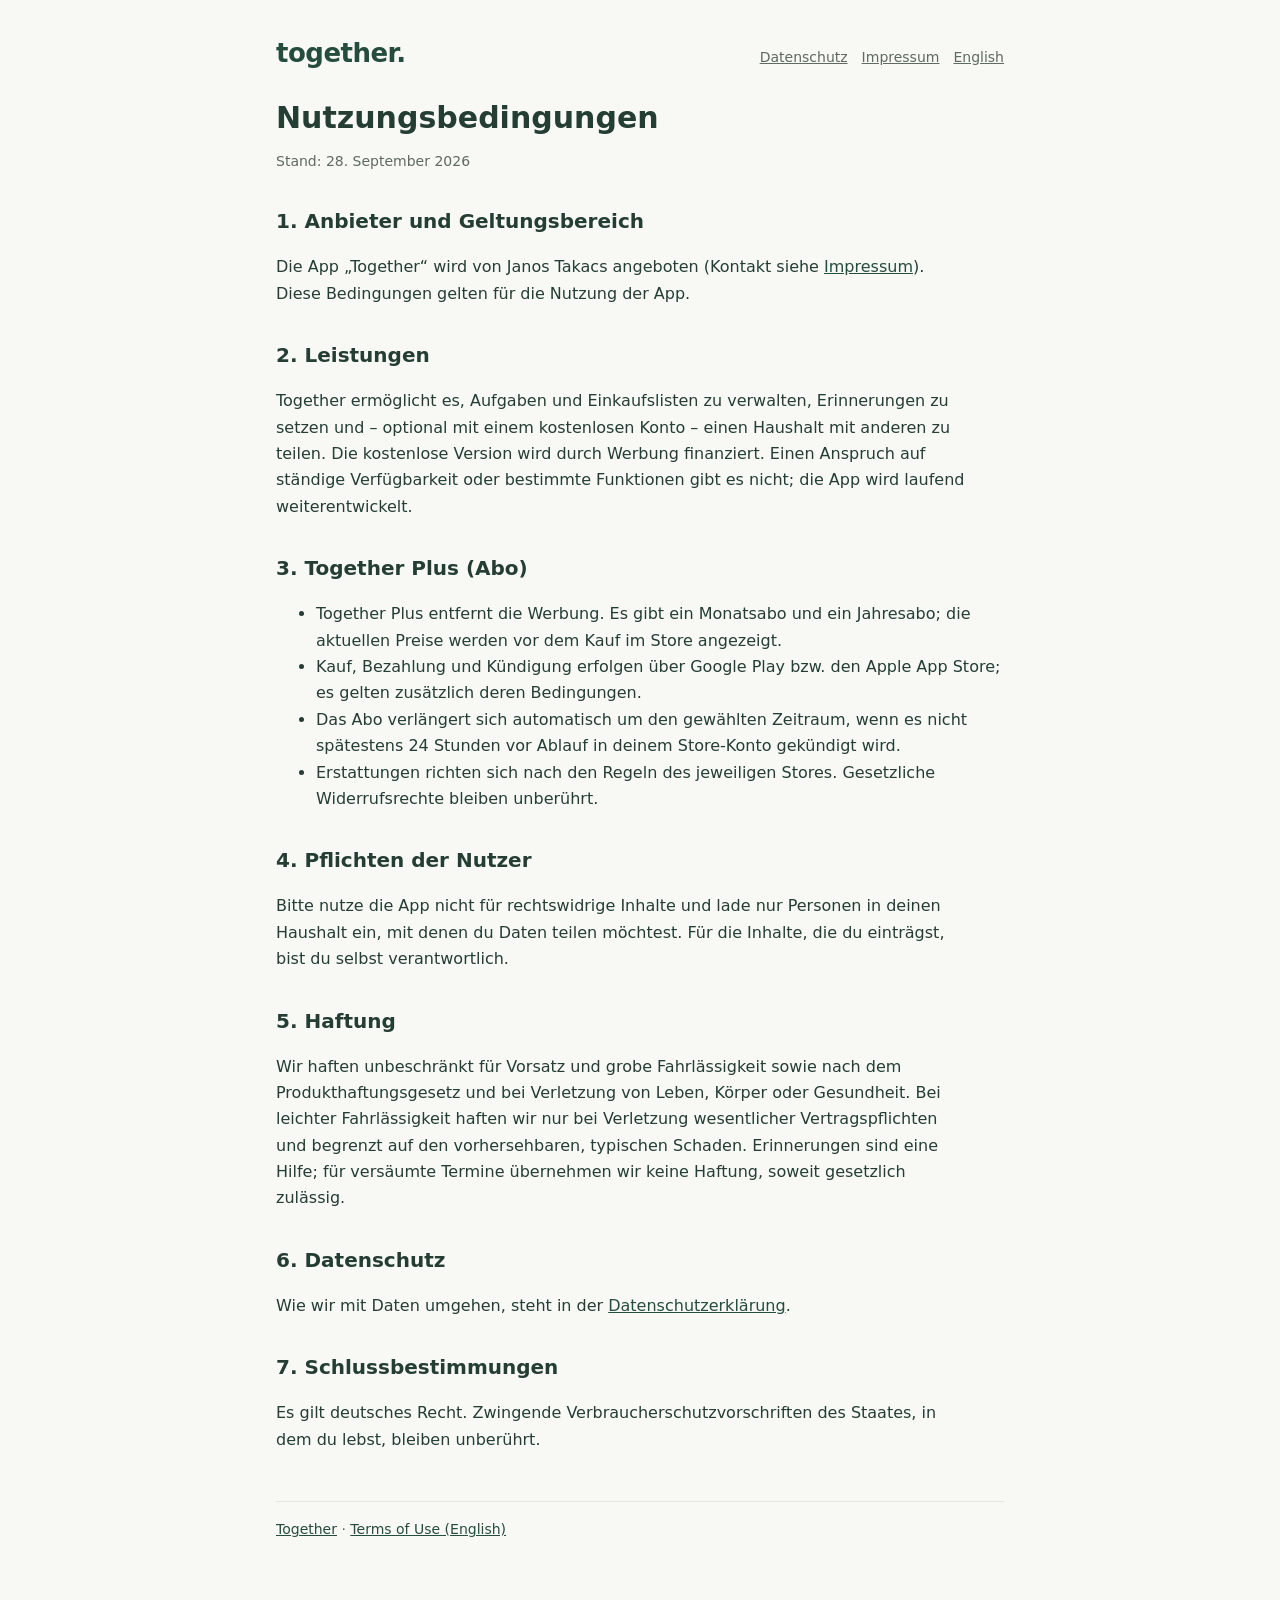
==== nutzungsbedingungen.html @ e84b21a4 "Legal pages for the Together app" ====
<!doctype html>
<html lang="de">
<head>
  <meta charset="utf-8">
  <meta name="viewport" content="width=device-width, initial-scale=1">
  <title>Together – Nutzungsbedingungen</title>
  <link rel="stylesheet" href="style.css">
</head>
<body>
<main>
  <header><a class="brand" href="index.html">together.</a>
    <nav><a href="datenschutz.html">Datenschutz</a><a href="impressum.html">Impressum</a><a class="lang" href="terms.html">English</a></nav></header>

  <h1>Nutzungsbedingungen</h1>
  <p class="meta">Stand: 28. September 2026</p>

  <h2>1. Anbieter und Geltungsbereich</h2>
  <p>Die App „Together“ wird von Janos Takacs angeboten (Kontakt siehe <a href="impressum.html">Impressum</a>). Diese Bedingungen gelten für die Nutzung der App.</p>

  <h2>2. Leistungen</h2>
  <p>Together ermöglicht es, Aufgaben und Einkaufslisten zu verwalten, Erinnerungen zu setzen und – optional mit einem kostenlosen Konto – einen Haushalt mit anderen zu teilen. Die kostenlose Version wird durch Werbung finanziert. Einen Anspruch auf ständige Verfügbarkeit oder bestimmte Funktionen gibt es nicht; die App wird laufend weiterentwickelt.</p>

  <h2>3. Together Plus (Abo)</h2>
  <ul>
    <li>Together Plus entfernt die Werbung. Es gibt ein Monatsabo und ein Jahresabo; die aktuellen Preise werden vor dem Kauf im Store angezeigt.</li>
    <li>Kauf, Bezahlung und Kündigung erfolgen über Google Play bzw. den Apple App Store; es gelten zusätzlich deren Bedingungen.</li>
    <li>Das Abo verlängert sich automatisch um den gewählten Zeitraum, wenn es nicht spätestens 24 Stunden vor Ablauf in deinem Store-Konto gekündigt wird.</li>
    <li>Erstattungen richten sich nach den Regeln des jeweiligen Stores. Gesetzliche Widerrufsrechte bleiben unberührt.</li>
  </ul>

  <h2>4. Pflichten der Nutzer</h2>
  <p>Bitte nutze die App nicht für rechtswidrige Inhalte und lade nur Personen in deinen Haushalt ein, mit denen du Daten teilen möchtest. Für die Inhalte, die du einträgst, bist du selbst verantwortlich.</p>

  <h2>5. Haftung</h2>
  <p>Wir haften unbeschränkt für Vorsatz und grobe Fahrlässigkeit sowie nach dem Produkthaftungsgesetz und bei Verletzung von Leben, Körper oder Gesundheit. Bei leichter Fahrlässigkeit haften wir nur bei Verletzung wesentlicher Vertragspflichten und begrenzt auf den vorhersehbaren, typischen Schaden. Erinnerungen sind eine Hilfe; für versäumte Termine übernehmen wir keine Haftung, soweit gesetzlich zulässig.</p>

  <h2>6. Datenschutz</h2>
  <p>Wie wir mit Daten umgehen, steht in der <a href="datenschutz.html">Datenschutzerklärung</a>.</p>

  <h2>7. Schlussbestimmungen</h2>
  <p>Es gilt deutsches Recht. Zwingende Verbraucherschutzvorschriften des Staates, in dem du lebst, bleiben unberührt.</p>

  <footer><a href="index.html">Together</a> · <a href="terms.html">Terms of Use (English)</a></footer>
</main>
</body>
</html>
---- style.css ----
:root {
  --bg: #f8f8f4;
  --surface: #ffffff;
  --text: #243e33;
  --muted: #5e6a62;
  --line: #e2e6de;
  --accent: #254d3e;
}
@media (prefers-color-scheme: dark) {
  :root {
    --bg: #14241d;
    --surface: #1c2e25;
    --text: #eff4ea;
    --muted: #a0ae9f;
    --line: #34463a;
    --accent: #bbd4ad;
  }
}
* { box-sizing: border-box; }
body {
  margin: 0;
  background: var(--bg);
  color: var(--text);
  font: 16px/1.65 system-ui, -apple-system, "Segoe UI", Roboto, sans-serif;
}
main { max-width: 760px; margin: 0 auto; padding: 32px 16px 64px; }
header { display: flex; align-items: baseline; justify-content: space-between; gap: 16px; flex-wrap: wrap; margin-bottom: 24px; }
.brand { font-size: 26px; font-weight: 700; letter-spacing: -0.5px; color: var(--accent); text-decoration: none; }
nav a { color: var(--muted); margin-left: 14px; font-size: 14px; }
nav a:first-child { margin-left: 0; }
h1 { font-size: 30px; line-height: 1.25; margin: 8px 0 4px; }
h2 { font-size: 20px; margin: 32px 0 8px; }
h3 { font-size: 16px; margin: 20px 0 4px; }
p, li { max-width: 68ch; }
a { color: var(--accent); }
.meta { color: var(--muted); font-size: 14px; }
.card { background: var(--surface); border: 1px solid var(--line); border-radius: 14px; padding: 16px 20px; }
.lang { font-size: 14px; }
footer { margin-top: 48px; padding-top: 16px; border-top: 1px solid var(--line); color: var(--muted); font-size: 14px; }
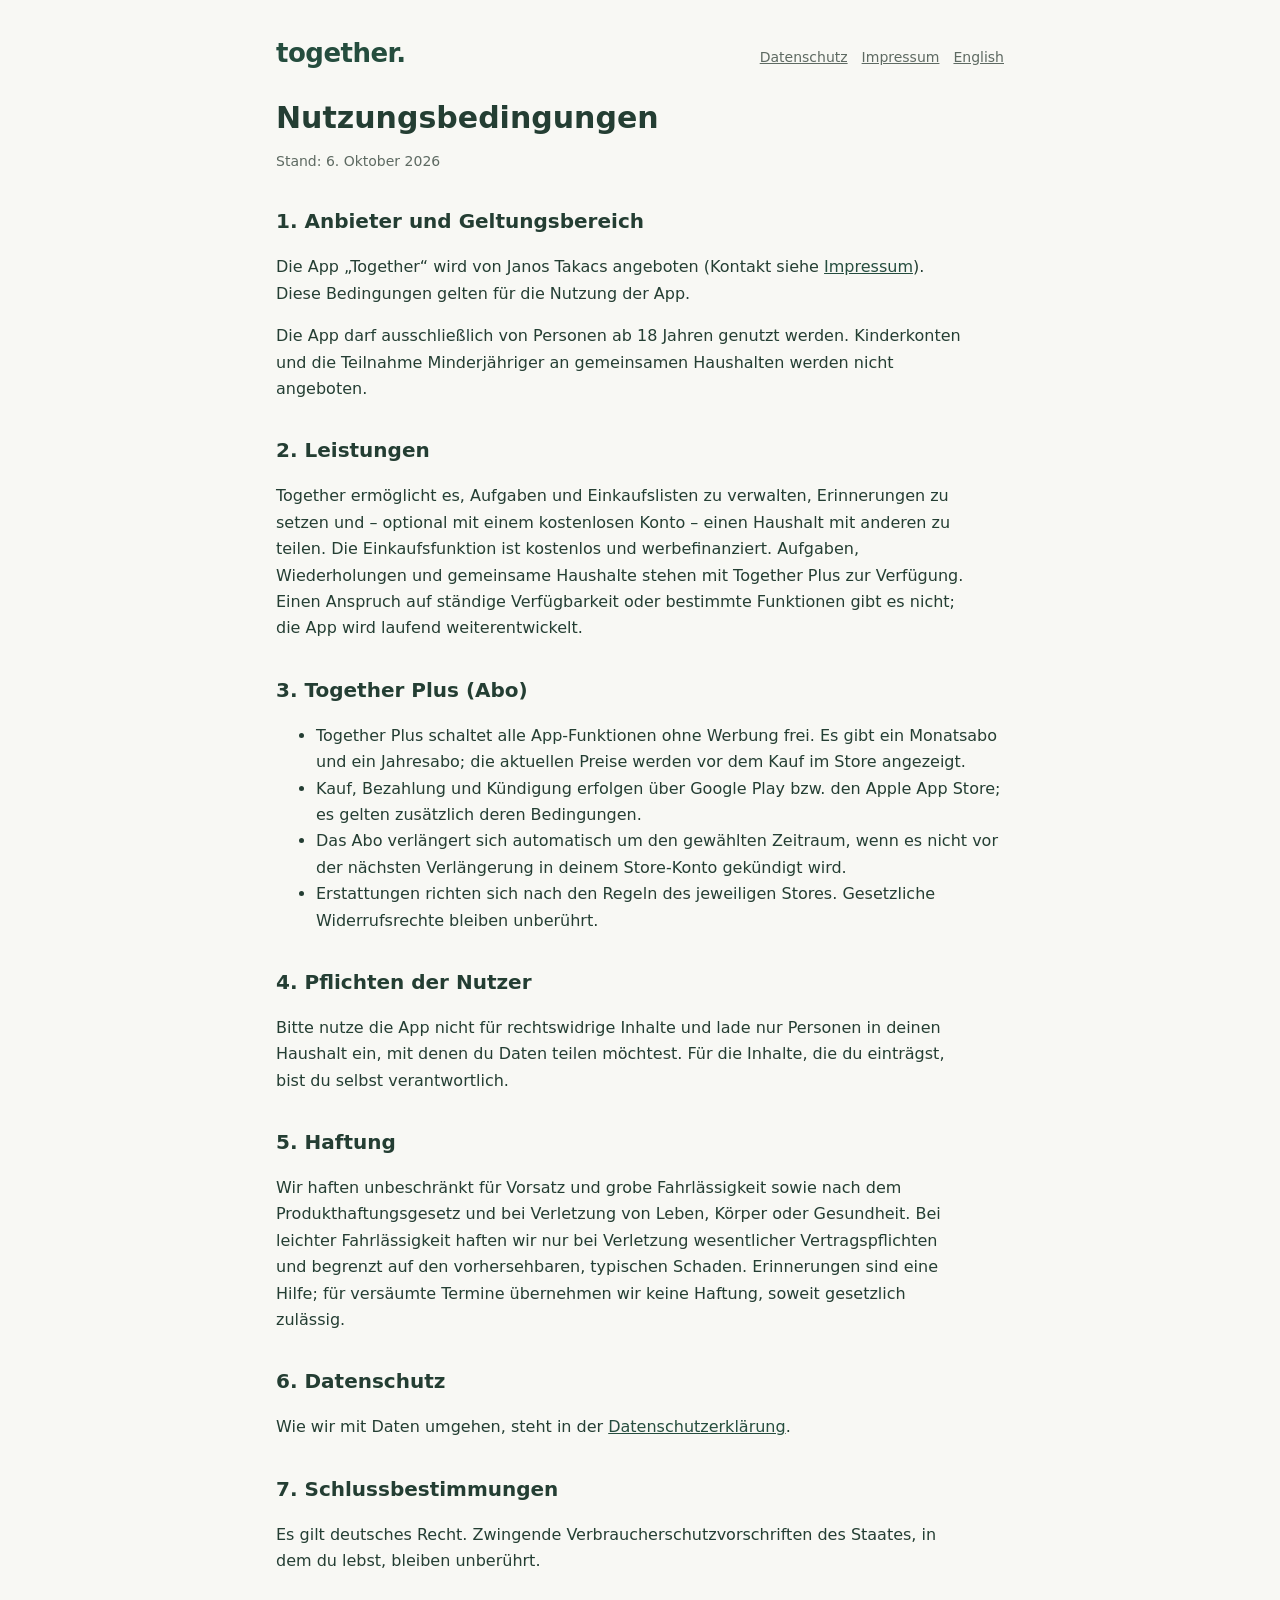
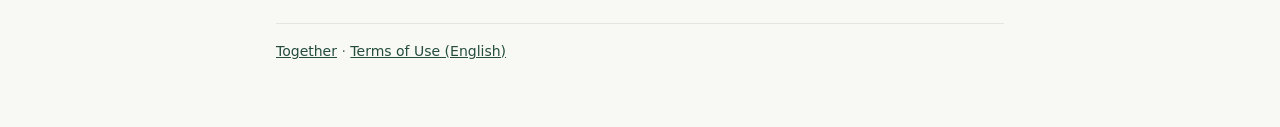
==== commit 68dfbf65: "Update Together for adults 18+ and current Plus/account deletion information" ====
--- a/nutzungsbedingungen.html
+++ b/nutzungsbedingungen.html
@@ -1,46 +1,49 @@
-<!doctype html>
-<html lang="de">
-<head>
-  <meta charset="utf-8">
-  <meta name="viewport" content="width=device-width, initial-scale=1">
-  <title>Together – Nutzungsbedingungen</title>
-  <link rel="stylesheet" href="style.css">
-</head>
-<body>
-<main>
-  <header><a class="brand" href="index.html">together.</a>
-    <nav><a href="datenschutz.html">Datenschutz</a><a href="impressum.html">Impressum</a><a class="lang" href="terms.html">English</a></nav></header>
-
-  <h1>Nutzungsbedingungen</h1>
-  <p class="meta">Stand: 28. September 2026</p>
-
-  <h2>1. Anbieter und Geltungsbereich</h2>
-  <p>Die App „Together“ wird von Janos Takacs angeboten (Kontakt siehe <a href="impressum.html">Impressum</a>). Diese Bedingungen gelten für die Nutzung der App.</p>
+<!doctype html>
+<html lang="de">
+<head>
+  <meta charset="utf-8">
+  <meta name="viewport" content="width=device-width, initial-scale=1">
+  <title>Together – Nutzungsbedingungen</title>
+  <link rel="stylesheet" href="style.css">
+</head>
+<body>
+<main>
+  <header><a class="brand" href="index.html">together.</a>
+    <nav><a href="datenschutz.html">Datenschutz</a><a href="impressum.html">Impressum</a><a class="lang" href="terms.html">English</a></nav></header>
+
+  <h1>Nutzungsbedingungen</h1>
+  <p class="meta">Stand: 6. Oktober 2026</p>
+
+  <h2>1. Anbieter und Geltungsbereich</h2>
+  <p>Die App „Together“ wird von Janos Takacs angeboten (Kontakt siehe <a href="impressum.html">Impressum</a>). Diese Bedingungen gelten für die Nutzung der App.</p>
+
+  <p>Die App darf ausschließlich von Personen ab 18 Jahren genutzt werden. Kinderkonten und die Teilnahme Minderjähriger an gemeinsamen Haushalten werden nicht angeboten.</p>
 
   <h2>2. Leistungen</h2>
-  <p>Together ermöglicht es, Aufgaben und Einkaufslisten zu verwalten, Erinnerungen zu setzen und – optional mit einem kostenlosen Konto – einen Haushalt mit anderen zu teilen. Die kostenlose Version wird durch Werbung finanziert. Einen Anspruch auf ständige Verfügbarkeit oder bestimmte Funktionen gibt es nicht; die App wird laufend weiterentwickelt.</p>
-
-  <h2>3. Together Plus (Abo)</h2>
-  <ul>
-    <li>Together Plus entfernt die Werbung. Es gibt ein Monatsabo und ein Jahresabo; die aktuellen Preise werden vor dem Kauf im Store angezeigt.</li>
-    <li>Kauf, Bezahlung und Kündigung erfolgen über Google Play bzw. den Apple App Store; es gelten zusätzlich deren Bedingungen.</li>
-    <li>Das Abo verlängert sich automatisch um den gewählten Zeitraum, wenn es nicht spätestens 24 Stunden vor Ablauf in deinem Store-Konto gekündigt wird.</li>
-    <li>Erstattungen richten sich nach den Regeln des jeweiligen Stores. Gesetzliche Widerrufsrechte bleiben unberührt.</li>
-  </ul>
-
-  <h2>4. Pflichten der Nutzer</h2>
-  <p>Bitte nutze die App nicht für rechtswidrige Inhalte und lade nur Personen in deinen Haushalt ein, mit denen du Daten teilen möchtest. Für die Inhalte, die du einträgst, bist du selbst verantwortlich.</p>
-
-  <h2>5. Haftung</h2>
-  <p>Wir haften unbeschränkt für Vorsatz und grobe Fahrlässigkeit sowie nach dem Produkthaftungsgesetz und bei Verletzung von Leben, Körper oder Gesundheit. Bei leichter Fahrlässigkeit haften wir nur bei Verletzung wesentlicher Vertragspflichten und begrenzt auf den vorhersehbaren, typischen Schaden. Erinnerungen sind eine Hilfe; für versäumte Termine übernehmen wir keine Haftung, soweit gesetzlich zulässig.</p>
-
-  <h2>6. Datenschutz</h2>
-  <p>Wie wir mit Daten umgehen, steht in der <a href="datenschutz.html">Datenschutzerklärung</a>.</p>
-
-  <h2>7. Schlussbestimmungen</h2>
-  <p>Es gilt deutsches Recht. Zwingende Verbraucherschutzvorschriften des Staates, in dem du lebst, bleiben unberührt.</p>
-
-  <footer><a href="index.html">Together</a> · <a href="terms.html">Terms of Use (English)</a></footer>
-</main>
-</body>
-</html>
+  <p>Together ermöglicht es, Aufgaben und Einkaufslisten zu verwalten, Erinnerungen zu setzen und – optional mit einem kostenlosen Konto – einen Haushalt mit anderen zu teilen. Die Einkaufsfunktion ist kostenlos und werbefinanziert. Aufgaben, Wiederholungen und gemeinsame Haushalte stehen mit Together Plus zur Verfügung. Einen Anspruch auf ständige Verfügbarkeit oder bestimmte Funktionen gibt es nicht; die App wird laufend weiterentwickelt.</p>
+
+  <h2>3. Together Plus (Abo)</h2>
+  <ul>
+    <li>Together Plus schaltet alle App-Funktionen ohne Werbung frei. Es gibt ein Monatsabo und ein Jahresabo; die aktuellen Preise werden vor dem Kauf im Store angezeigt.</li>
+    <li>Kauf, Bezahlung und Kündigung erfolgen über Google Play bzw. den Apple App Store; es gelten zusätzlich deren Bedingungen.</li>
+    <li>Das Abo verlängert sich automatisch um den gewählten Zeitraum, wenn es nicht vor der nächsten Verlängerung in deinem Store-Konto gekündigt wird.</li>
+    <li>Erstattungen richten sich nach den Regeln des jeweiligen Stores. Gesetzliche Widerrufsrechte bleiben unberührt.</li>
+  </ul>
+
+  <h2>4. Pflichten der Nutzer</h2>
+  <p>Bitte nutze die App nicht für rechtswidrige Inhalte und lade nur Personen in deinen Haushalt ein, mit denen du Daten teilen möchtest. Für die Inhalte, die du einträgst, bist du selbst verantwortlich.</p>
+
+  <h2>5. Haftung</h2>
+  <p>Wir haften unbeschränkt für Vorsatz und grobe Fahrlässigkeit sowie nach dem Produkthaftungsgesetz und bei Verletzung von Leben, Körper oder Gesundheit. Bei leichter Fahrlässigkeit haften wir nur bei Verletzung wesentlicher Vertragspflichten und begrenzt auf den vorhersehbaren, typischen Schaden. Erinnerungen sind eine Hilfe; für versäumte Termine übernehmen wir keine Haftung, soweit gesetzlich zulässig.</p>
+
+  <h2>6. Datenschutz</h2>
+  <p>Wie wir mit Daten umgehen, steht in der <a href="datenschutz.html">Datenschutzerklärung</a>.</p>
+
+  <h2>7. Schlussbestimmungen</h2>
+  <p>Es gilt deutsches Recht. Zwingende Verbraucherschutzvorschriften des Staates, in dem du lebst, bleiben unberührt.</p>
+
+  <footer><a href="index.html">Together</a> · <a href="terms.html">Terms of Use (English)</a></footer>
+</main>
+</body>
+</html>
+
